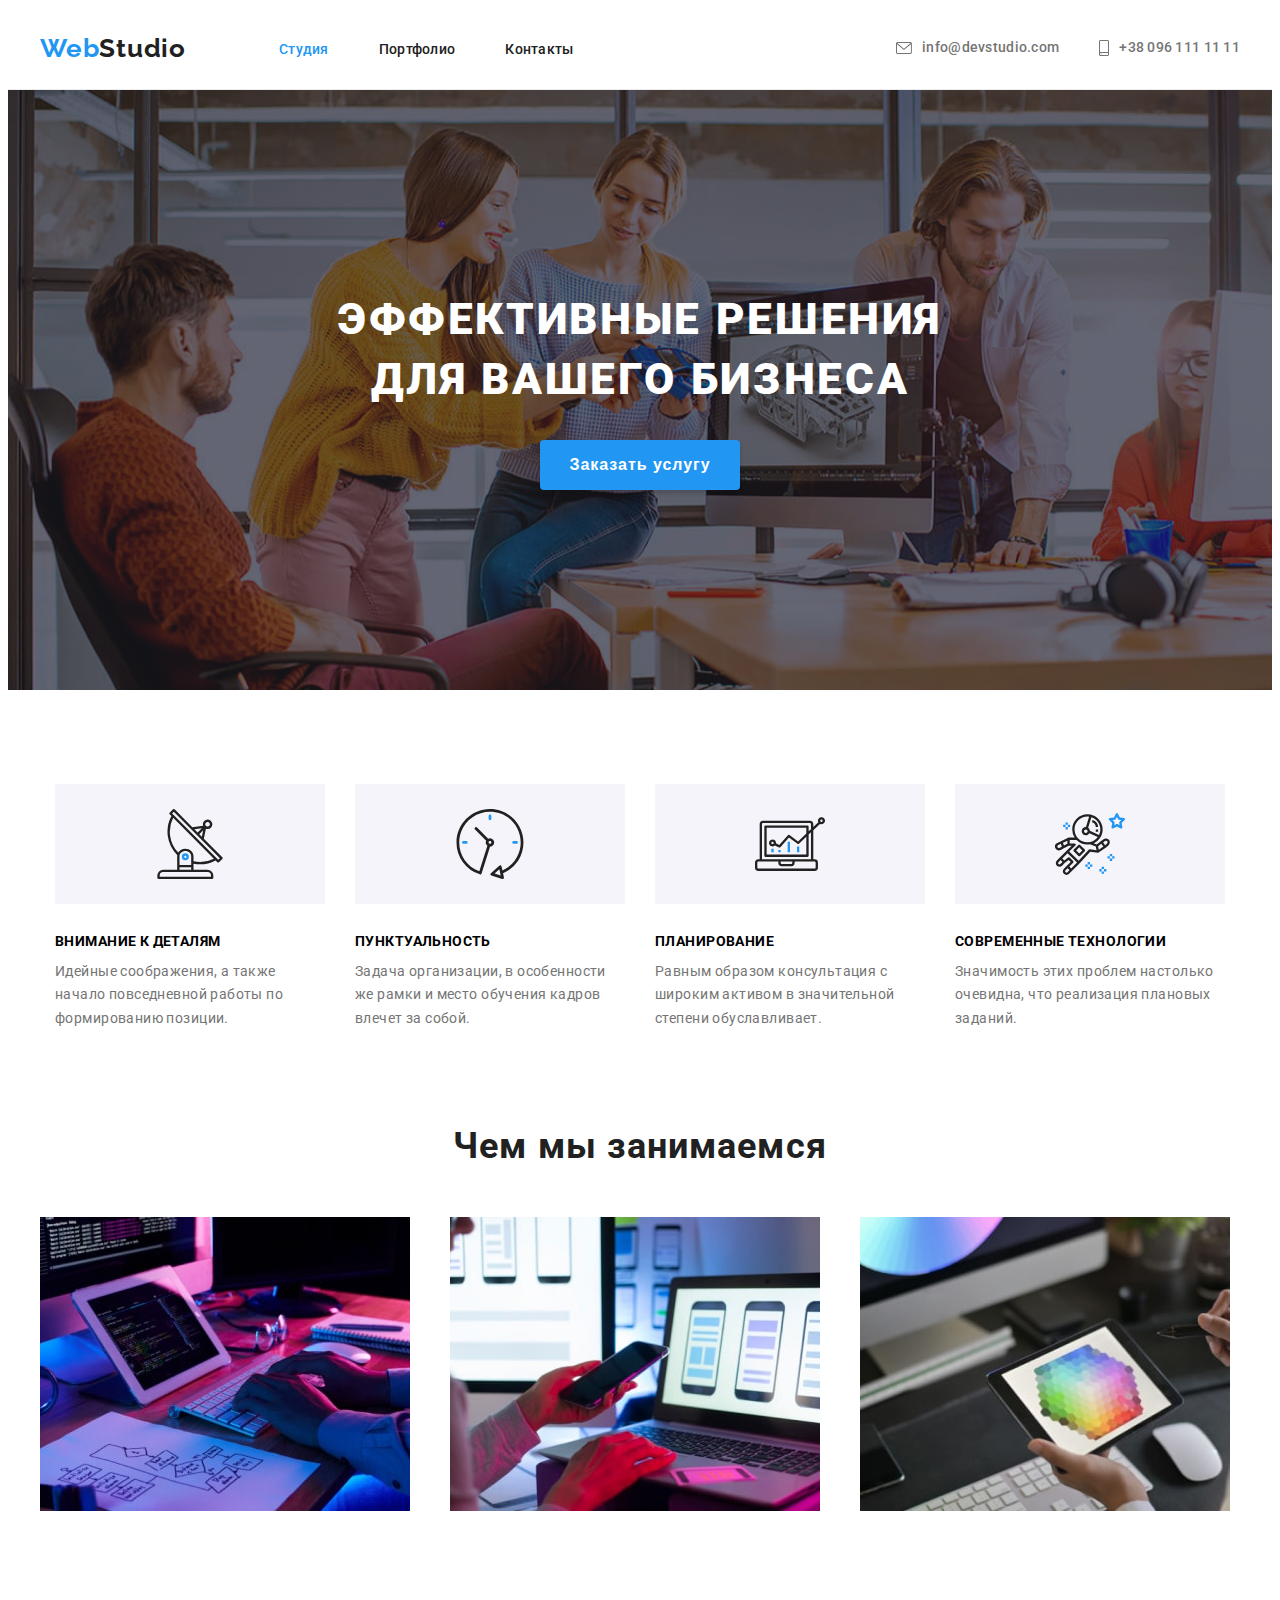
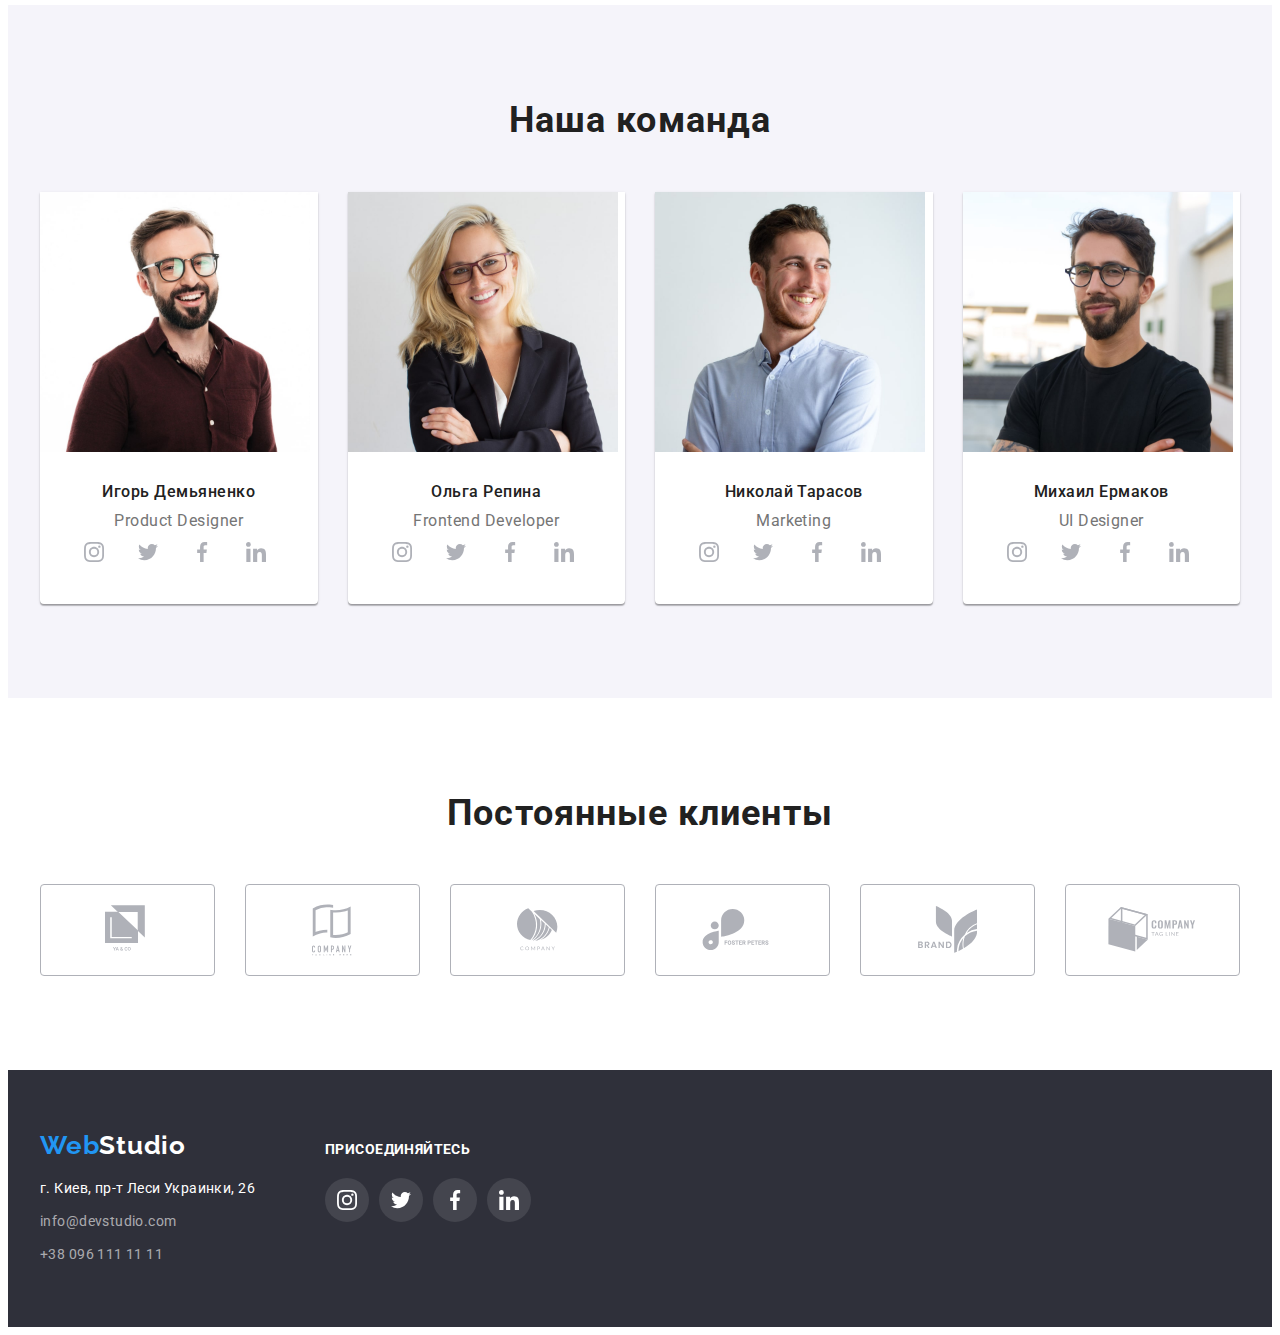
==== index.html @ 93e321a8 "Add files via upload" ====
<!DOCTYPE html>
 <html lang="ru">
 <head>
 	<meta charset="UTF-8">
 	<meta name="viewport" content="width=device-width, initial-scale=1.0">
 	<title>WebStudio</title>
 	<link rel="preconnect" href="https://fonts.gstatic.com">
	<link href="https://fonts.googleapis.com/css2?family=Raleway:wght@700&family=Roboto:wght@400;500;700;900&display=swap" rel="stylesheet">
	<link rel="stylesheet" href="https://cdnjs.cloudflare.com/ajax/libs/modern-normalize/1.0.0/modern-normalize.min.css" integrity="sha512-ISS7cAi1PEhQ8jnbJpJZMd29NlhNj4AWYyLOSp2CE/CsHxTCu+r+t0D2yoJudVrd0/8fTVPUVDzY5Tvli75u/g==" crossorigin="anonymous" />
	<link rel="stylesheet" href="css/style.css">
 </head>
 <body>
 	<header>
			<div class="wrap header-wrap flex-container">
			<nav class="navigation">
			<a href="index.html" class="logo link"><span class="logo__first-part">Web</span>Studio</a>
			<ul class="navigation-list list">
				<li class="navigation-list__item">
					<a href="index.html" class="navigation-list__link link current">Студия</a></li>
				<li class="navigation-list__item">
					<a href="portfolio.html" class="navigation-list__link link">Портфолио</a></li>
				<li class="navigation-list__item">
					<a href="#" class="navigation-list__link link">Контакты</a></li>
			</ul>	
		</nav>
	


        <ul class="header-contacts list">
			<li class="header-contacts__item">
				<a class="header-contacts__link link" href="mailto:info@devstudio.com">
					<svg class="header-contacts__icon" width="16px" height="12px">
							<use href="images/sprite.svg#icon-envelope"></use>
						</svg>info@devstudio.com</a>
			</li>
			<li class="header-contacts__item--mod">
				<a class="header-contacts__link link" href="tel:+380961111111"> 
					<svg class="header-contacts__icon" width="10" height="16">
							<use href="images/sprite.svg#icon-smartphone"></use>
						</svg>
					+38 096 111 11 11</a>
			</li>
		</ul>
	</div>
	</header>
		
    <section class="hero-bg-wrap">
    	<div class="wrap flex-container">
			<h1 class="hero__header">Эффективные решения для вашего бизнеса</h1>
			<button type="button" class="hero__button">Заказать услугу</button>
		</div>	
	</section>
	    
	<main>
          <section class="rules">
          	<div class="wrap">
			<h2 class="rules-header primary-header">Наши принципы</h2> <!--Будет скрыто -->
			<ul class="rules-list list flex-container">
				<li class="rules-list__item">
					<div class="rules-icon__container">
							<svg class="rules__icon" width="70" height="70">
								<use href="images/sprite.svg#icon-antenna"></use>
							</svg>
						</div>
					<h3 class="rules__secondary-header">Внимание к деталям</h3>
					<p class="rules__text">Идейные соображения, а также начало повседневной работы по формированию позиции.</p>
				</li>
				<li class="rules-list__item">
					<div class="rules-icon__container">
							<svg class="rules__icon" width="70" height="70">
								<use href="images/sprite.svg#icon-clock"></use>
							</svg>
						</div>
					<h3 class="rules__secondary-header">Пунктуальность</h3>
					<p class="rules__text">Задача организации, в особенности же рамки и место обучения кадров влечет за собой.</p>
				</li>
				<li class="rules-list__item">
					<div class="rules-icon__container">
							<svg class="rules__icon" width="70" height="70">
								<use href="images/sprite.svg#icon-diagram"></use>
							</svg>
						</div>
					<h3 class="rules__secondary-header">Планирование</h3>
					<p class="rules__text">Равным образом консультация с широким активом в значительной степени обуславливает.</p>
				</li>
				<li class="rules-list__item">
					<div class="rules-icon__container">
							<svg class="rules__icon" width="70" height="70">
								<use href="images/sprite.svg#icon-astronaut"></use>
							</svg>
						</div>
					<h3 class="rules__secondary-header">Современные технологии</h3>
					<p class="rules__text">Значимость этих проблем настолько очевидна, что реализация плановых заданий.</p>
				</li>
			</ul>
		    </div>
		        </section>

          <section class="about-us">
          	 <div class="wrap">
			<h2 class="primary-header">Чем мы занимаемся</h2>
			<ul class="img-list list flex-container">
				<li class="img-list__item"> <img src="./images/index/img1.jpg" class="img-list__img" width="370" alt="кодинг"></li>
				<li class="img-list__item"> <img src="./images/index/img2.jpg" class="img-list__img" width="370" alt="мобильная разработка"></li>
				<li class="img-list__item"><img src="./images/index/img3.jpg" class="img-list__img" width="370" alt="таблет разработка"></li>
			</ul>
		    </div>
		       </section>

		    <section class="team-work">
		    	<div class="wrap">
			    <h2 class="primary-header">Наша команда</h2>
			<ul class="team-list list flex-container">
				<li class="team-list__item">
					<img src="./images/index/Igor.jpg" class="team-list__img" width="270" alt="работник">
					<div class="team-list-wrap">
					<h3 class="team-list__header">Игорь Демьяненко</h3>
					<p class="team-list__text">Product Designer</p>
					<ul class="social-list list">
						<li class="social-list-item">
						   <a href="" class="social-list-link link">
						   	<svg class="social-list-icon" width="20" height="20">
						   		<use href="images/sprite.svg#icon-instagram"></use>
						   </svg>
						   </a>
						   </li>

						    <li class="social-list-item">
                                    <a href="" class="social-list-link link">
                                        <svg class="social-list-icon" width="20" height="20">
                                            <use href="images/sprite.svg#icon-twitter"></use>
                                        </svg>
                                    </a>
                                </li>
                                <li class="social-list-item">
                                    <a href="" class="social-list-link link">
                                        <svg class="social-list-icon" width="20" height="20">
                                            <use href="images/sprite.svg#icon-facebook"></use>
                                        </svg>
                                    </a>
                                </li>
                                <li class="social-list-item">
                                    <a href="" class="social-list-link link">
                                        <svg class="social-list-icon" width="20" height="20">
                                            <use href="images/sprite.svg#icon-linkedin"></use>
                                        </svg>
                                    </a>
                                </li>
                            </ul>
				    </div>
				</li>
				<li class="team-list__item">
					<img src="./images/index/Olga.jpg" class="team-list__img" width="270" alt="работник">
					<div class="team-list-wrap">
					<h3 class="team-list__header">Ольга Репина</h3>
					<p class="team-list__text">Frontend Developer</p>
					<ul class="social-list list">
                                <li class="social-list-item">
                                    <a href="" class="social-list-link link">
                                        <svg class="social-list-icon" width="20" height="20">
                                            <use href="images/sprite.svg#icon-instagram"></use>
                                        </svg>
                                    </a>
                                </li>
                                <li class="social-list-item">
                                    <a href="" class="social-list-link link">
                                        <svg class="social-list-icon" width="20" height="20">
                                           <use href="images/sprite.svg#icon-twitter"></use>
                                        </svg>
                                    </a>
                                </li>
                                <li class="social-list-item">
                                    <a href="" class="social-list-link link">
                                        <svg class="social-list-icon" width="20" height="20">
                                            <use href="images/sprite.svg#icon-facebook"></use>
                                        </svg>
                                    </a>
                                </li>
                                <li class="social-list-item">
                                    <a href="#" class="social-list-link link">
                                        <svg class="social-list-icon" width="20" height="20">
                                            <use href="images/sprite.svg#icon-linkedin"></use>
                                        </svg>
                                    </a>
                                </li>
                            </ul>
				    </div>
				</li>
				<li class="team-list__item">
					<img src="./images/index/Nikolai.jpg" class="team-list__img" width="270" alt="работник">
					<div class="team-list-wrap">
					<h3 class="team-list__header">Николай Тарасов</h3>
					<p class="team-list__text">Marketing</p>
					<ul class="social-list list">
                                <li class="social-list-item">
                                    <a href="" class="social-list-link link">
                                        <svg class="social-list-icon" width="20" height="20">
                                            <use href="images/sprite.svg#icon-instagram"></use>
                                        </svg>
                                    </a>
                                </li>
                                <li class="social-list-item">
                                    <a href="" class="social-list-link link">
                                        <svg class="social-list-icon" width="20" height="20">
                                            <use href="images/sprite.svg#icon-twitter"></use>
                                        </svg>
                                    </a>
                                </li>
                                <li class="social-list-item">
                                    <a href="" class="social-list-link link">
                                        <svg class="social-list-icon" width="20" height="20">
                                            <use href="images/sprite.svg#icon-facebook"></use>
                                        </svg>
                                    </a>
                                </li>
                                <li class="social-list-item">
                                    <a href="" class="social-list-link link">
                                        <svg class="social-list-icon" width="20" height="20">
                                            <use href="images/sprite.svg#icon-linkedin"></use>
                                        </svg>
                                    </a>
                                </li>
                            </ul>
				    </div>
				</li>
				<li class="team-list__item">
					<img src="./images/index/Mihail.jpg" class="team-list__img" width="270" alt="работник">
					<div class="team-list-wrap">
					<h3 class="team-list__header">Михаил Ермаков</h3>
					<p class="team-list__text">UI Designer</p>
					<ul class="social-list list">
                                <li class="social-list-item">
                                    <a href="" class="social-list-link link">
                                        <svg class="social-list-icon" width="20" height="20">
                                            <use href="images/sprite.svg#icon-instagram"></use>
                                        </svg>
                                    </a>
                                </li>
                                <li class="social-list-item">
                                    <a href="" class="social-list-link link">
                                        <svg class="social-list-icon" width="20" height="20">
                                            <use href="images/sprite.svg#icon-twitter"></use>
                                        </svg>
                                    </a>
                                </li>
                                <li class="social-list-item">
                                    <a href="" class="social-list-link link">
                                        <svg class="social-list-icon" width="20" height="20">
                                            <use href="images/sprite.svg#icon-facebook"></use>
                                        </svg>
                                    </a>
                                </li>
                                <li class="social-list-item">
                                    <a href="" class="social-list-link link">
                                        <svg class="social-list-icon" width="20" height="20">
                                            <use href="images/sprite.svg#icon-linkedin"></use>
                                        </svg>
                                    </a>
                                </li>
                            </ul>
				    </div>
				</li>
			</ul>
		    </div>
		    </section>
	</main>

    <section class="clients">
    	<div class="wrap">
    		<h2 class="primary-header">Постоянные клиенты</h2>
    		<ul class="clients-list list flex-container">
    			<li class="clients-list-item">
    				<a href="#" class="clients-list-link link">
    				<svg class="clients-list__icon" width="44" height="49">
								<use href="images/sprite.svg#icon-logo-1"></use>
							</svg>
						</a>
    			    </li>
                    <li class="clients-list-item">
    				<a href="#" class="clients-list-link link">
    				<svg class="clients-list__icon" width="40" height="52">
    					<use href="images/sprite.svg#icon-logo-2"></use>
							</svg>
						</a>
					</li>
					<li class="clients-list-item">
						<a href="#" class="clients-list-link link">
							<svg class="clients-list__icon" width="41" height="43">
								<use href="images/sprite.svg#icon-logo-3"></use>
							</svg>
						</a>
					</li>
                    <li class="clients-list-item">
						<a href="#" class="clients-list-link link">
							<svg class="clients-list__icon" width="80" height="42">
								<use href="images/sprite.svg#icon-logo-4"></use>
							</svg>
						</a>
					</li>
					<li class="clients-list-item">
						<a href="#" class="clients-list-link link">
							<svg class="clients-list__icon" width="59" height="47">
								<use href="images/sprite.svg#icon-logo-5"></use>
							</svg>
						</a>
					</li>
					<li class="clients-list-item">
						<a href="#" class="clients-list-link link">
							<svg class="clients-list__icon" width="88" height="45">
								<use href="images/sprite.svg#icon-logo-6"></use>
							</svg>
						</a>
					</li>
				</ul>
			</div>
		</section>




	<footer>
		<div class="wrap footer-container">
			<div class="footer__adress-part">
		<a href="index.html" class="logo logo-bottom link"><span class="logo__first-part">Web</span>Studio</a>
		<address>
			<ul class="address-list list">
				<li class="address-list__item">
					<a href="https://www.google.com/maps/place/%D0%B1%D1%83%D0%BB.+%D0%9B%D0%B5%D1%81%D0%B8+%D0%A3%D0%BA%D1%80%D0%B0%D0%B8%D0%BD%D0%BA%D0%B8,+26,+%D0%9A%D0%B8%D0%B5%D0%B2,+02000/@50.4265807,30.5361971,17z/data=!3m1!4b1!4m5!3m4!1s0x40d4cf0e033ecbe9:0x57a4dffefec77da0!8m2!3d50.4265807!4d30.5383858" class="address-list__link link addr"  target="_blank" rel="noopener noreffer">г. Киев, пр-т Леси Украинки, 26</a>
				</li>
				<li class="address-list__item">
					<a href="mailto:info@devstudio.com" class="address-list__link link">info@devstudio.com</a>
				</li>
				<li class="address-list__item">
					<a href="tel:+380961111111" class="address-list__link link"> +38 096 111 11 11</a>
				</li>
			</ul>
		</address>
	    </div>
	   <div class="footer__social-part">
				<h4 class="right-part__header">Присоединяйтесь</h4>
				<ul class="footer__social-container list">
					<li class="social-container__item">
						<a href="#" class="social-container__link link">
							<svg class="social-container__icon" width="20" height="20">
								<use href="images/sprite.svg#icon-instagram"></use>
							</svg>
						</a>
					</li>
					<li class="social-container__item">
						<a href="#" class="social-container__link link">
							<svg class="social-container__icon" width="20" height="20">
								<use href="images/sprite.svg#icon-twitter"></use>
							</svg>
						</a>
					</li>
					<li class="social-container__item">
						<a href="#" class="social-container__link link">
							<svg class="social-container__icon" width="20" height="20">
								<use href="images/sprite.svg#icon-facebook"></use>
							</svg>
						</a>
					</li>
					<li class="social-container__item">
						<a href="#" class="social-container__link link">
							<svg class="social-container__icon" width="20" height="20">
								<use href="images/sprite.svg#icon-linkedin"></use>
							</svg>
						</a>
					</li>
				</ul>
			</div>
		</div>
	</footer>
</body>
</html>
---- css/style.css ----
:root{
	--main-font: 'Roboto', sans-serif;
	--secondary-font: 'Raleway', sans-serif;
	--accent-color: #2196F3;
	--main-text-color: #212121;
	--secondary-text-color: #757575;
}

body{
	font-family: var(--main-font);
}

.list{
	list-style-type: none;
}

address{
	font-style: normal;
}

.link{
	text-decoration: none;
	color: var(--main-text-color);
}

img {
    display: block;
}

h1,
h2,
h3,
h4,
h5,
p{
    margin: 0;
}


ul,
ol {
    margin: 0;
    padding: 0;
}



.visually-hidden {
    position: absolute !important;
    clip: rect(1px 1px 1px 1px); /* IE6 IE7 */
    clip: rect(1px 1px 1px 1px);
    padding: 0 !important;
    border: 0 !important;
    height: 1px !important;
    width: 1px !important;
    overflow: hidden;
}



/*============HEADER============*/


.navigation {
    display: flex;
    align-items: center;
}

.flex-container {
    display: flex;
}



.navigation-list {
    display: flex;
    align-items: center;
}

.header-contacts{
    display: flex;
    align-items: center;
    margin-left: auto;
}


.wrap {
    width: 1200px;
    margin: 0 auto;
    padding-left: 15px;
    padding-right: 15px;
}




.logo {
    font-family: Raleway;
    font-style: normal;
    font-weight: bold;
    font-size: 26px;
    line-height: 1.19;
    letter-spacing: 0.03em;
    color: var(--main-text-color);
    margin: 0 93px 0 0;
}

.logo__first-part {
    color: var(--accent-color);
}


.navigation-list__item:not(:last-child) {
    margin: 0 50px 0 0;
}

.navigation-list__link:hover,
.navigation-list__link:focus {
	color: rgba(33, 150, 243, 1);
}

.navigation-list__link {
    font-weight: 500;
    font-size: 14px;
    line-height: 1.14;
    letter-spacing: 0.02em;
    
    }

.current {
    color: var(--accent-color);
}    

.header-contacts__item {
    margin-right: 40px
}	


.header-contacts__link {
    font-weight: 500;
    font-size: 14px;
    line-height: 1.14;
    letter-spacing: 0.02em;
    color: var(--secondary-text-color);
    display: flex;
    align-items: center;
    
}

.navigation-list__link:hover, .navigation-list__link:focus, .header-contacts__link:hover, .header-contacts__link:focus {
    color: var(--accent-color);
}



header::after {
    content: '';
    display: block;
    border-bottom: 1px solid #ECECEC;
}

.header-wrap {
    padding-top: 25px;
    padding-bottom: 25px;
}


.header-contacts__item--mod {
    margin: 0;
}    

.header-contacts__icon {
    fill: currentColor;
    margin-right: 10px;
}

/*============END HEADER============*/

/*============HERO============*/
.hero__button:hover,
.hero__button:focus{
	background: #188CE8;
	cursor: pointer;
}

.hero__header {
    font-weight: 900;
    font-size: 44px;
    line-height: 1.36;
    text-align: center;
    letter-spacing: 0.06em;
    text-transform: uppercase;
    color: #FFFFFF;
    width: 696px;
    margin: auto;
    margin-bottom: 30px;
}

.hero {
    background-color: #2F303A;
}

.hero__button {
    background: var(--accent-color);
    font-weight: 700;
    font-size: 16px;
    line-height: 1.88;
    width: 200px;
    height: 50px;
    border: none;
    border-radius: 4px;
    color: #FFFFFF;
    text-align: center;
    letter-spacing: 0.06em;
    box-shadow: 0px 4px 4px rgb(0 0 0 / 15%);
    
}



.hero > .flex-container {
    flex-direction: column;
    align-items: center;
    justify-content: center;
    padding-top: 200px;
    padding-bottom: 200px;
    }


.hero-bg-wrap {
    max-width: 1600px;
    margin: 0 auto;
    background-image: linear-gradient(
180deg
, rgba(47,48,58,0.4) 0%, rgba(47,48,58,0.4) 100%), url(../images/hero-bg.jpg);
    
}

.hero-bg-wrap .flex-container {
    flex-direction: column;
    align-items: center;
    justify-content: center;
    padding-top: 200px;
    padding-bottom: 200px;
}



/*============END HERO============*/

/*============RULES============*/


.rules {
    padding-top: 94px;
    padding-bottom: 94px;
}


.rules-header{
	visibility: hidden;
	position: absolute;
}

.rules__text{
	font-size: 14px;
	line-height: 1.71;
	letter-spacing: 0.03em;
	color: var(--secondary-text-color);
}

.rules__secondary-header{
	font-weight: 700;
	font-size: 14px;
	line-height: 1.14;
	letter-spacing: 0.03em;
	text-transform: uppercase;
    margin-bottom: 10px;
}


.rules-list__item:not(:last-child) {
    margin-right: 30px;
}


.rules-list__item {
    width: 270px;
}


.rules-list {
    justify-content: center;
}


.rules-icon__container {
    display: flex;
    align-items: center;
    justify-content: center;
    padding-top: 25px;
    padding-bottom: 25px;
    margin-bottom: 30px;
    background: #F5F4FA;
}
/*============END RULES============*/

/*============ABOUT-US============*/

.primary-header {
    font-weight: 700;
    font-size: 36px;
    line-height: 1.17;
    text-align: center;
    letter-spacing: 0.03em;
    color: var(--main-text-color);
    margin-bottom: 50px;
}

.img-list__item {
    margin-left: 30px;
    margin-top: 30px;
    flex-basis: calc(100% / 3 - 30px);
}


.img-list {
    flex-wrap: wrap;
    margin-left: -30px;
    margin-top: -30px;

}


.about-us {
    padding-bottom: 94px;
}
/*============END ABOUT============*/

/*============TEAM============*/

.team-work {
    background: #F5F4FA;
    padding-top: 94px;
    padding-bottom: 94px;
}

.team-list__item {
    background: #FFFFFF;
    box-shadow: 0px 1px 3px rgb(0 0 0 / 12%), 0px 1px 1px rgb(0 0 0 / 14%), 0px 2px 1px rgb(0 0 0 / 20%);
    border-radius: 0px 0px 4px 4px;
    margin-left: 30px;
    margin-top: 30px;
    flex-basis: calc(100% / 4 - 30px);

}

.team-list__text {
    font-size: 16px;
    line-height: 1.19;
    text-align: center;
    letter-spacing: 0.03em;
    color: var(--secondary-text-color);
    }

.team-list__header {
    font-weight: 500;
    font-size: 16px;
    line-height: 1.19;
    text-align: center;
    letter-spacing: 0.03em;
    color: var(--main-text-color);
    margin-bottom: 10px;
}


.team-list {
    margin-left: -30px;
    margin-top: -30px;
    flex-wrap: wrap;

}


.team-list-wrap {
    padding: 30px 32px;
}

.social-list-link {
    width: 44px;
    height: 44px;
    border-radius: 50%;
    color: #AFB1B8;
    display: flex;
    justify-content: center;
    align-items: center;
}

.social-list {
    display: flex;
    
}


.social-list-item:not(:last-child) {
    margin-right: 10px;
}

.social-list-icon {
    fill: currentColor;
}

.team-list__wrap {
    padding: 30px 32px;
}

.social-list-link:hover,
.social-list-link:focus{
    color: #fff;
    background: var(--accent-color);
}

/*============END TEAM============*/


/*============CLIENTS============*/

.clients-list {
    margin-left: -30px;
}

.clients-list-item {
    
    margin-left: 30px;
    flex-basis: calc(100% / 6 - 30px);
}


.clients-list-link {
    display: flex;
    align-items: center;
    justify-content: center;
    color: #AFB1B8;
    border: 1px solid #AFB1B8;
    border-radius: 4px;
    height: 90px;
}

.clients-list__icon {
    fill: currentColor;
}

.clients {
    padding-top: 94px;
    padding-bottom: 94px;
}


.clients-list-link:hover,
.clients-list-link:focus{
    color: var(--accent-color);
    border: 1px solid var(--accent-color);
}



/*============END CLIENTS============*/

/*============FOOTER============*/

footer {
    background-color: #2F303A;
    padding: 60px 0;
}

.logo-bottom {
    color: #FFFFFF;
    display: block;
    margin: 0 0 16px;
}



.address-list__link {
    font-size: 14px;
    line-height: 1.71;
    letter-spacing: 0.03em;
    color: rgba(255, 255, 255, 0.6);
}

.logo__first-part {
    color: var(--accent-color);
}

.addr {
    color: #FFFFFF;
}


.address-list__item:not(:last-child) {
    margin-bottom: 9px;
}


.address-list {
    margin-top:16px;
}


.right-part__header {
    font-weight: bold;
    font-size: 14px;
    line-height: 1.14;
    letter-spacing: 0.03em;
    text-transform: uppercase;
    color: #FFFFFF;
    margin-bottom: 20px;
}


.footer__social-container {
    display: flex;
}

.social-container__item:not(:last-child) {
    margin-right: 10px;
}

footer .social-container__link {
    background: rgba(255, 255, 255, 0.1);
    color: #ffffff;
}

.social-container__link {
    width: 44px;
    height: 44px;
    color: #AFB1B8;
    border-radius: 50%;
    overflow: hidden;
    display: flex;
    align-items: center;
    justify-content: center;

 }   


.social-container__link:hover,
.social-container__link:focus{
    color: #fff;
    background: var(--accent-color);
}
 
.social-container__icon {
    fill: currentColor;
}

.footer-container {
    display: flex;
    align-items: baseline;
}


.footer__adress-part {
    margin-right: 70px;
}

/*============END FOOTER============*/

/*============PORTFOLIO PART============*/


.projects-list-link:focus,
.projects-list-link:hover{
    outline: none;
    box-shadow: 0px 1px 1px rgba(0, 0, 0, 0.12), 0px 4px 4px rgba(0, 0, 0, 0.06), 1px 4px 6px rgba(0, 0, 0, 0.16);
}


.projects-list-link {
display: block;
}
.main-section__header {
	visibility: hidden;
	position: absolute;
}


.filter-list__item:not(:last-child) {
    margin-right: 8px;
}


.filter-list__button {
    height: 38px;
    cursor: pointer;
    border-radius: 4px;
    border: none;
    font-weight: 500;
    font-size: 16px;
    line-height: 1.62;
    text-align: center;
    letter-spacing: 0.03em;
    padding: 6px 22px;
    background: #F5F4FA;
}

  


.filter-list__button:hover,
.filter-list__button:focus {
    background: #188CE8;
	cursor: pointer;
}


.projects-list__header{
    font-weight: 700;
    font-size: 18px;
    line-height: 2;
    letter-spacing: 0.06em;
    color: var(--main-text-color);
    margin-bottom: 4px;
}

.projects-list__text {
    font-size: 16px;
    line-height: 1.88;
    letter-spacing: 0.03em;
    color: var(--secondary-text-color);

}

.filter-list {
    justify-content: center;
    margin-bottom: 50px;
}


.main-section {
    padding-top: 94px;
    padding-bottom: 94px;
}


.projects-list {
    margin-top: -30px;
    margin-left: -30px;
    flex-wrap: wrap;

}

.projects-list__item {
    margin-top: 30px;
    margin-left: 30px;
    flex-basis: calc(100% / 3 - 30px);
}


.projects__wrap {
    padding: 20px 24px;
    border: 1px solid #EEEEEE;
    border-top: none;
}


/*============END PORTFOLIO============*/
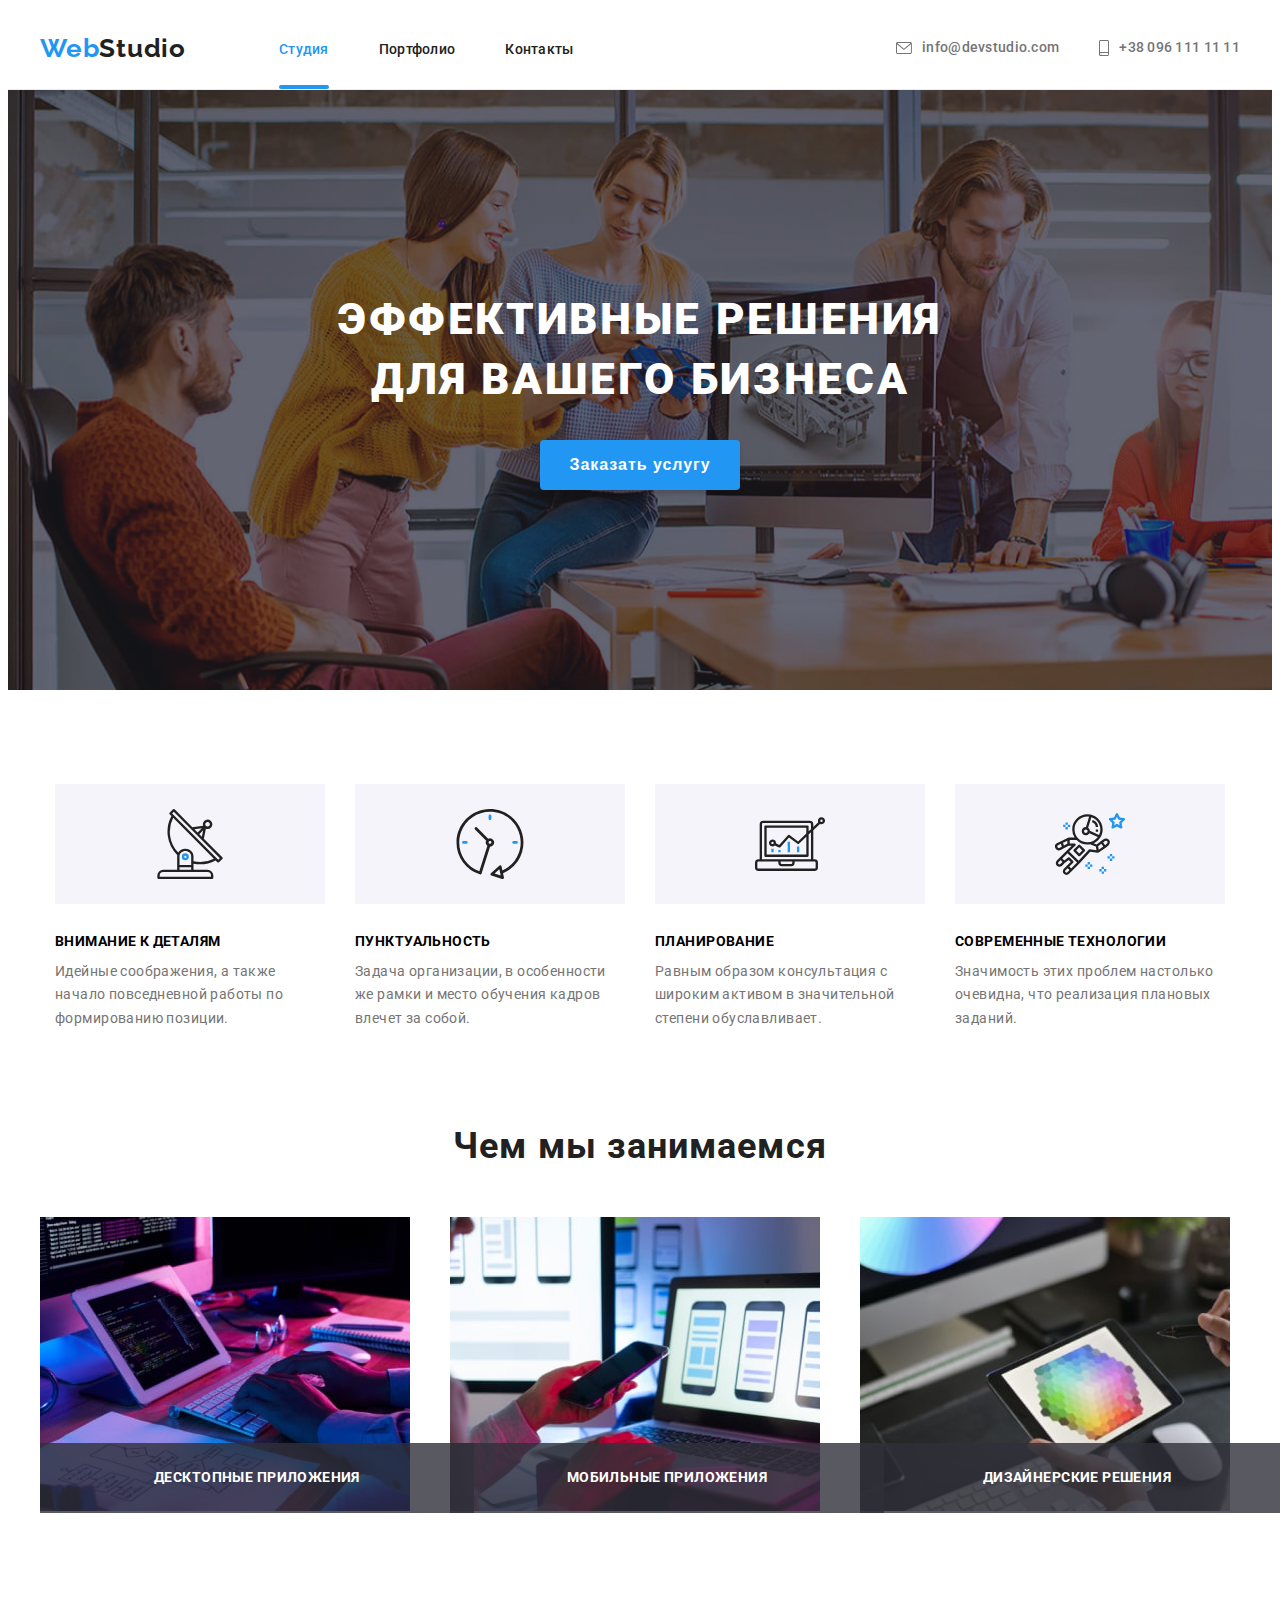
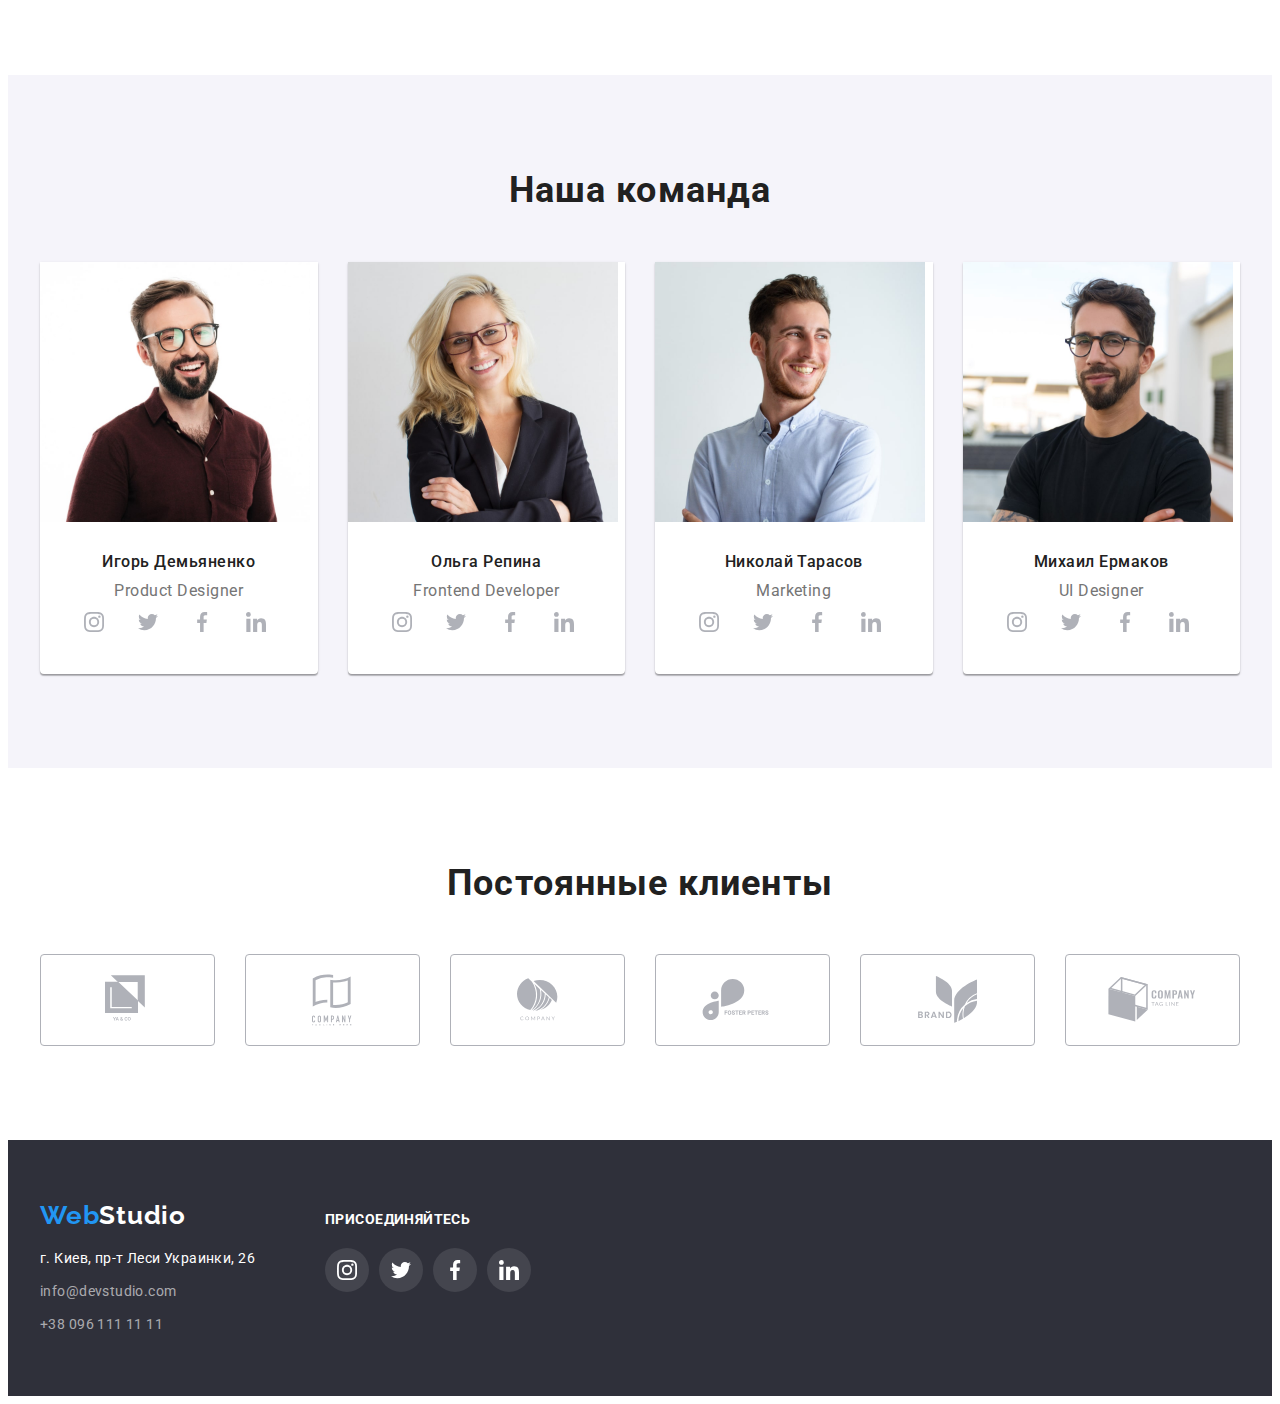
==== commit f74b6938: "Work in progress" ====
--- a/index.html
+++ b/index.html
@@ -47,7 +47,7 @@
     <section class="hero-bg-wrap">
     	<div class="wrap flex-container">
 			<h1 class="hero__header">Эффективные решения для вашего бизнеса</h1>
-			<button type="button" class="hero__button">Заказать услугу</button>
+			<button type="button" class="hero__button" data-modal-open>Заказать услугу</button>
 		</div>	
 	</section>
 	    
@@ -100,9 +100,24 @@
           	 <div class="wrap">
 			<h2 class="primary-header">Чем мы занимаемся</h2>
 			<ul class="img-list list flex-container">
-				<li class="img-list__item"> <img src="./images/index/img1.jpg" class="img-list__img" width="370" alt="кодинг"></li>
-				<li class="img-list__item"> <img src="./images/index/img2.jpg" class="img-list__img" width="370" alt="мобильная разработка"></li>
-				<li class="img-list__item"><img src="./images/index/img3.jpg" class="img-list__img" width="370" alt="таблет разработка"></li>
+				<li class="img-list__item"> 
+					<img src="./images/index/img1.jpg" class="img-list__img"  alt="кодинг">
+				<div class="img-list__wrapper">
+							<p class="img-list__text">Десктопные приложения</p>
+						</div>
+					</li>
+				<li class="img-list__item"> 
+					<img src="./images/index/img2.jpg" class="img-list__img"  alt="мобильная разработка">
+				<div class="img-list__wrapper">
+							<p class="img-list__text">Мобильные приложения</p>
+						</div>
+					</li>
+				<li class="img-list__item">
+					<img src="./images/index/img3.jpg" class="img-list__img"  alt="таблет разработка">
+					<div class="img-list__wrapper">
+							<p class="img-list__text">Дизайнерские решения</p>
+						</div>
+					</li>
 			</ul>
 		    </div>
 		       </section>
@@ -371,5 +386,17 @@
 			</div>
 		</div>
 	</footer>
+
+	<div class="backdrop is-hidden" data-modal>
+		<div class="modal">
+			<button type="button" class="modal-close-btn" data-modal-close>
+				<svg class="" width="11" height="11">
+					<use href="images/sprite.svg#icon-Vector"></use>
+				</svg>
+			</button>
+		</div>
+	</div>		
+
+	<script src="./js/modal.js"></script>
 </body>
 </html>--- a/css/style.css
+++ b/css/style.css
@@ -172,6 +172,37 @@
 .header-contacts__icon {
     fill: currentColor;
     margin-right: 10px;
+}
+
+
+.navigation-list__link{
+    font-weight: 500;
+    font-size: 14px;
+    line-height: 1.14;
+    letter-spacing: 0.02em;
+    position: relative;
+    transition: color 250ms cubic-bezier(0.4, 0, 0.2, 1);
+
+}
+
+.navigation-list__link::after{
+    content: '';
+    visibility: hidden;
+    position: absolute;
+    width: 0%;
+    height: 4px;
+    border-radius: 2px;
+    left: 0;
+    bottom: -32px;
+    background-color: var(--accent-color);
+    transition: 250ms cubic-bezier(0.4, 0, 0.2, 1);
+}
+
+.navigation-list__link:hover::after,
+.navigation-list__link:focus::after,
+.current::after{
+    visibility: visible;
+    width: 100%;
 }
 
 /*============END HEADER============*/
@@ -213,8 +244,10 @@
     text-align: center;
     letter-spacing: 0.06em;
     box-shadow: 0px 4px 4px rgb(0 0 0 / 15%);
+    transition: background 250ms cubic-bezier(0.4, 0, 0.2, 1);
     
 }
+
 
 
 
@@ -334,6 +367,25 @@
 
 .about-us {
     padding-bottom: 94px;
+}
+
+
+.img-list__wrapper{
+    position: relative;
+    background: rgba(47, 48, 58, 0.8);
+    width: 100%;
+    bottom: 68px;
+    padding: 27px
+}
+
+.img-list__text{
+    color: #ffffff;
+    font-weight: bold;
+    font-size: 14px;
+    line-height: 1.14;
+    text-align: center;
+    letter-spacing: 0.03em;
+    text-transform: uppercase;
 }
 /*============END ABOUT============*/
 
@@ -664,4 +716,85 @@
 }
 
 
+.projects-list__overlay {
+    position: absolute;
+    top: 0;
+    left: 0;
+    padding: 63px 24px;
+    background: rgba(33, 150, 243, 0.9);
+    width: 100%;
+    height: 100%;
+    font-size: 18px;
+    line-height: 1.55;
+    letter-spacing: 0.03em;
+    color: #FFFFFF;
+    overflow: hidden;
+    transform: translateY(100%);
+    transition: transform 250ms cubic-bezier(0.4, 0, 0.2, 1);
+}
+
+.projects-list__link {
+    display: block;
+    transition: box-shadow 250ms cubic-bezier(0.4, 0, 0.2, 1);
+}
+
+
+.projects__img-wrapper {
+    position: relative;
+    overflow: hidden;
+}
+
+.projects-list-link:hover .projects-list__overlay,
+.projects-list-link:focus .projects-list__overlay{
+    transform: translateY(0%);
+}
+
+
+
+.backdrop{
+    position: fixed;
+    top: 0;
+    left: 0;
+    width: 100vw;
+    height: 100vh;
+    background: rgba(0, 0, 0, 0.2);
+    transition: opacity 250ms cubic-bezier(0.4, 0, 0.2, 1);
+}
+
+.modal-close-btn{
+    position: absolute;
+    top: 8px;
+    right: 8px;
+    width: 30px;
+    height: 30px;
+    border-radius: 50%;
+    border: 1px solid rgba(0, 0, 0, 0.1);
+    background: transparent;
+    padding: 0;
+    cursor: pointer;
+}
+
+.modal{
+    position: absolute;
+    width: 528px;
+    height: 581px;
+    background: #ffffff;
+    box-shadow: 0px 1px 3px rgba(0, 0, 0, 0.12), 0px 1px 1px rgba(0, 0, 0, 0.14), 0px 2px 1px rgba(0, 0, 0, 0.2);
+    border-radius: 4px;
+    left: 50%;
+    top: 50%;
+    transform: translate(-50%,-50%) scale(1);
+    transition: transform 250ms cubic-bezier(0.4, 0, 0.2, 1);
+
+}
+
+.is-hidden{
+    opacity: 0;
+    visibility: hidden;
+    pointer-events: none;
+}
+
+.is-hidden .modal{
+    transform: translate(-50%,-50%) scale(0);
+}
 /*============END PORTFOLIO============*/